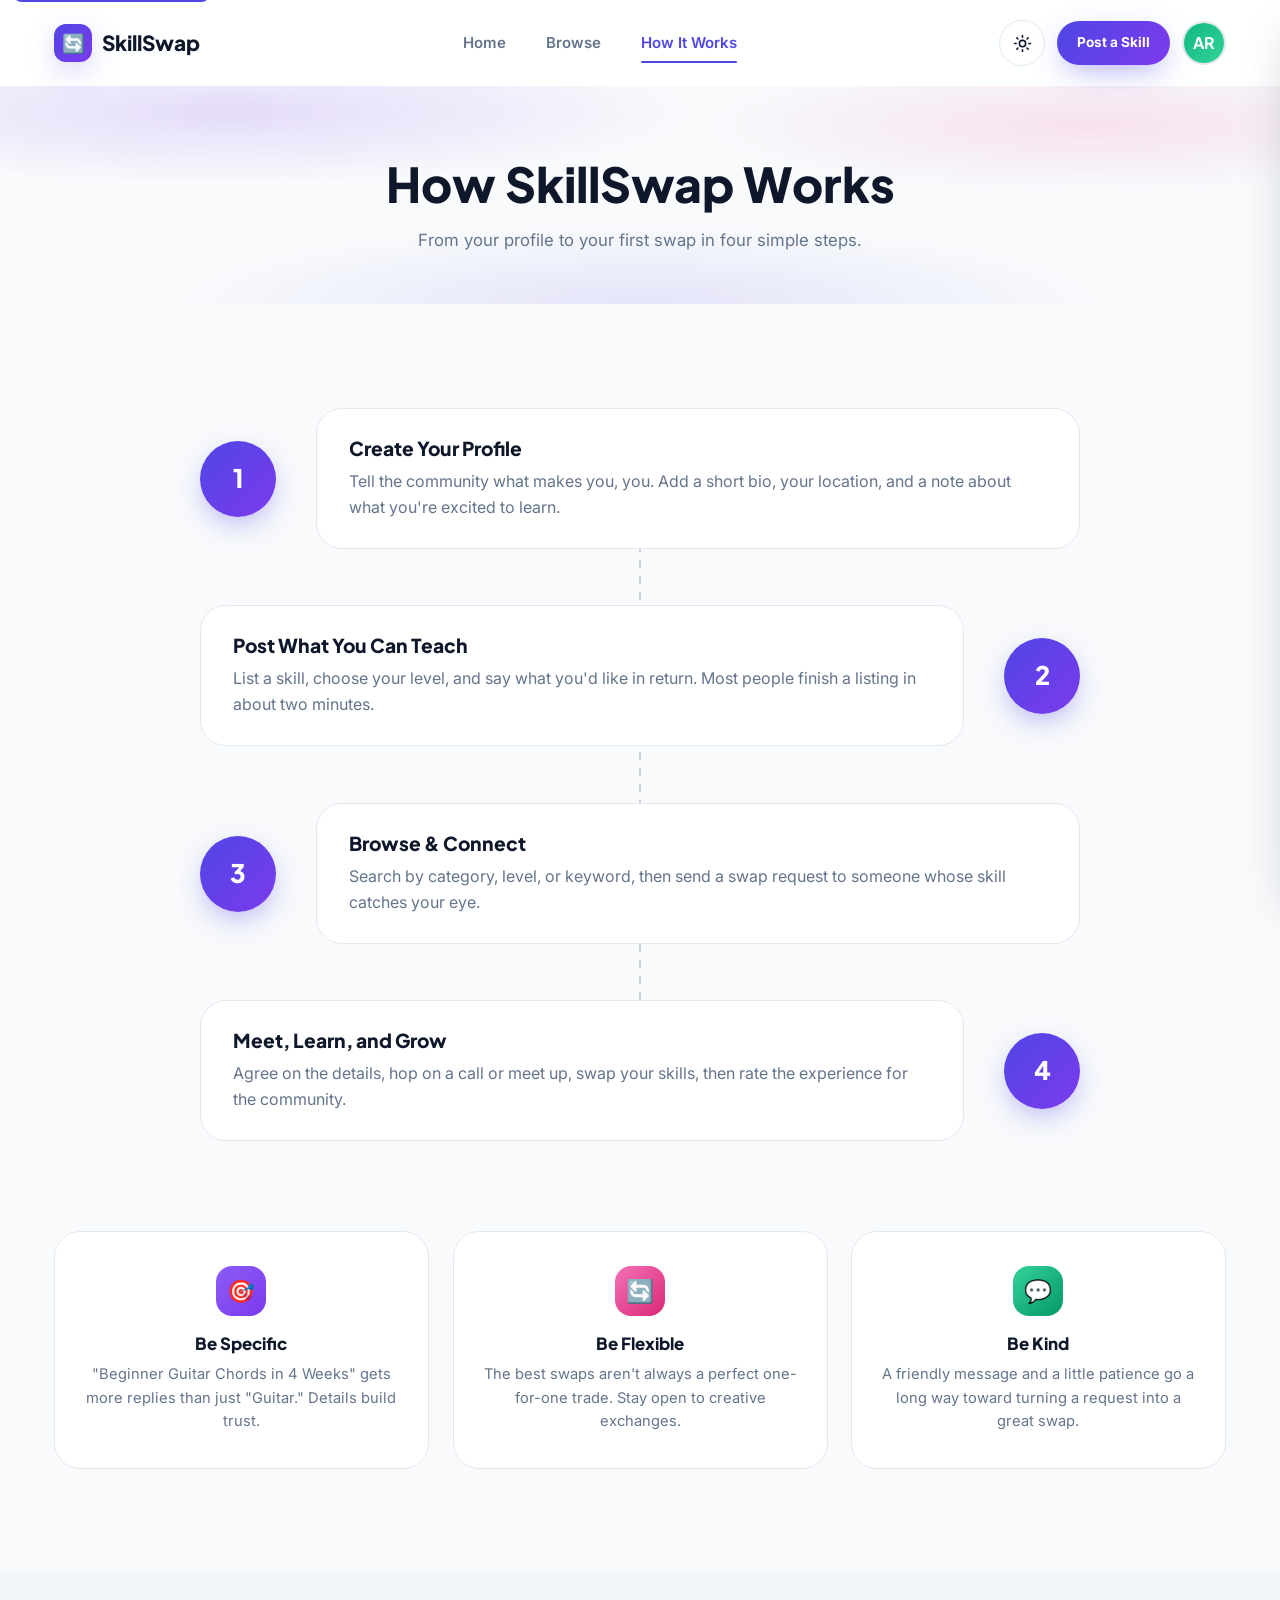
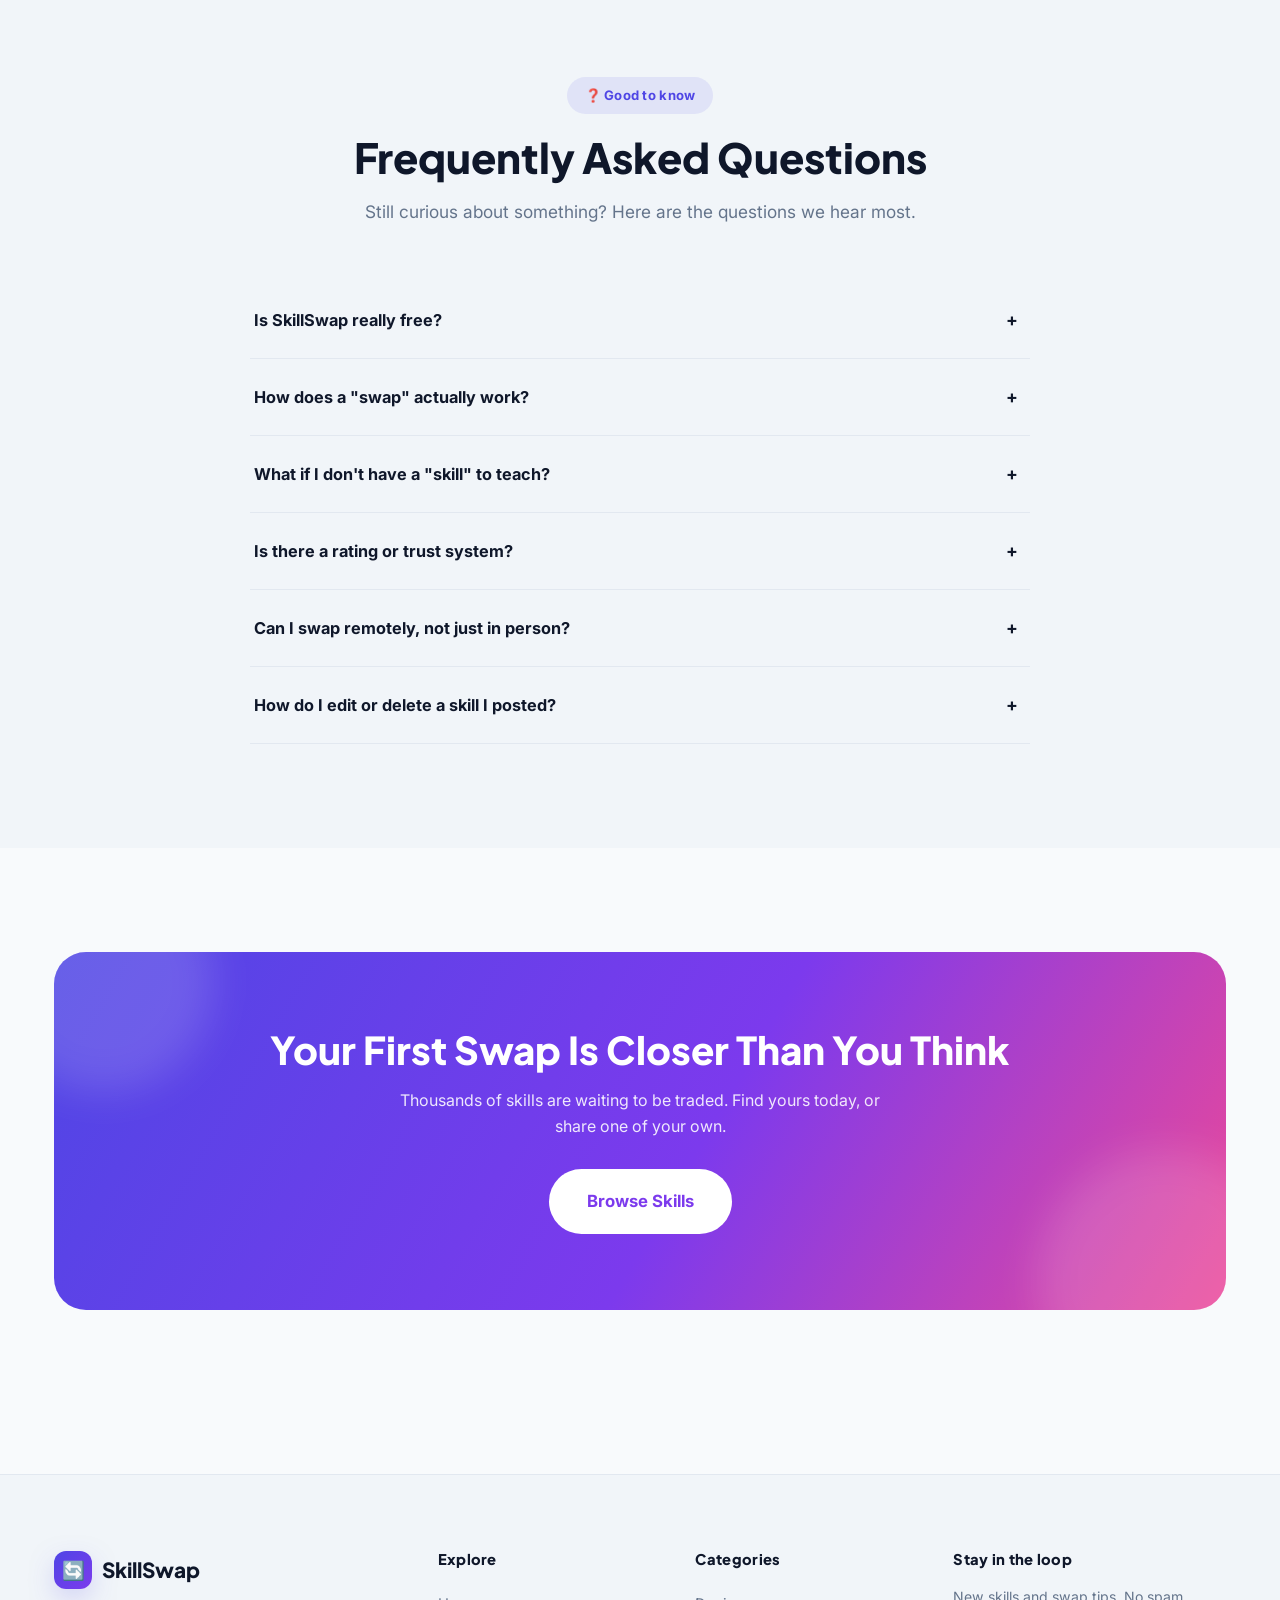
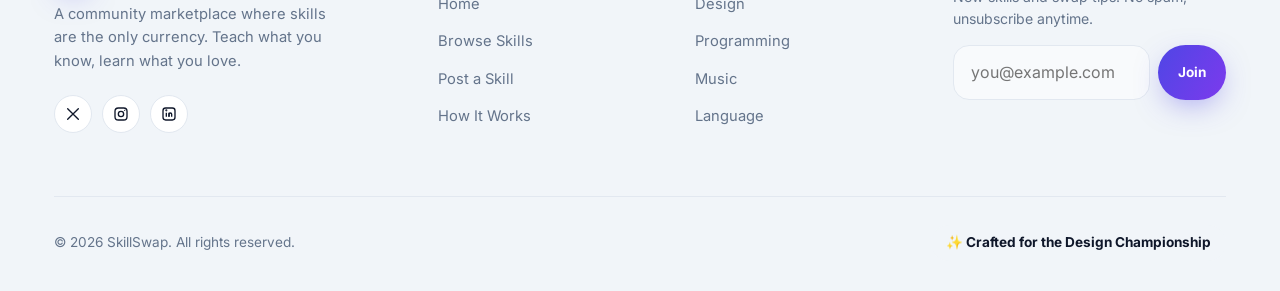
==== how-it-works.html @ 1da4742b "Add complete SkillSwap website with all pages and assets Co-Authored-By: Claude Sonnet 5 <noreply@an" ====
<!doctype html>
<html lang="en">
<head>
  <meta charset="UTF-8">
  <meta name="viewport" content="width=device-width, initial-scale=1.0">
  <title>How It Works | SkillSwap</title>
  <meta name="description" content="From creating your profile to completing your first swap: here's exactly how SkillSwap works, plus answers to common questions.">
  <meta name="theme-color" content="#4f46e5">
  <link rel="icon" href="data:image/svg+xml,<svg xmlns='http://www.w3.org/2000/svg' viewBox='0 0 100 100'><text y='.9em' font-size='90'>🤝</text></svg>">
  <link rel="stylesheet" href="css/styles.css">
</head>
<body>
  <a class="skip-link" href="#main">Skip to main content</a>

  <header class="site-header">
    <div class="container header-inner">
      <a href="index.html" class="logo"><span class="logo-mark">🔄</span> SkillSwap</a>
      <nav class="nav-links" aria-label="Primary">
        <a href="index.html" class="nav-link">Home</a>
        <a href="browse.html" class="nav-link">Browse</a>
        <a href="how-it-works.html" class="nav-link">How It Works</a>
      </nav>
      <div class="header-actions">
        <button type="button" class="btn-icon theme-toggle" aria-label="Toggle dark mode" aria-pressed="false">
          <svg class="icon-sun" width="19" height="19" viewBox="0 0 24 24" fill="none" stroke="currentColor" stroke-width="2" stroke-linecap="round"><circle cx="12" cy="12" r="4"/><path d="M12 2v2M12 20v2M4.9 4.9l1.4 1.4M17.7 17.7l1.4 1.4M2 12h2M20 12h2M4.9 19.1l1.4-1.4M17.7 6.3l1.4-1.4"/></svg>
          <svg class="icon-moon" width="19" height="19" viewBox="0 0 24 24" fill="none" stroke="currentColor" stroke-width="2" stroke-linecap="round" stroke-linejoin="round"><path d="M21 12.8A9 9 0 1111.2 3a7 7 0 009.8 9.8z"/></svg>
        </button>
        <a href="post-skill.html" class="btn btn-primary btn-sm nav-cta">Post a Skill</a>
        <a href="profile.html" class="profile-link" aria-label="Your profile"><span class="avatar avatar-c2">AR</span></a>
        <button type="button" class="nav-toggle" aria-label="Open menu" aria-expanded="false"><span></span><span></span><span></span></button>
      </div>
    </div>
  </header>
  <div class="panel-backdrop"></div>
  <nav id="mobile-panel" aria-label="Mobile">
    <a href="index.html" class="mobile-link">Home</a>
    <a href="browse.html" class="mobile-link">Browse Skills</a>
    <a href="post-skill.html" class="mobile-link">Post a Skill</a>
    <a href="how-it-works.html" class="mobile-link">How It Works</a>
    <a href="profile.html" class="mobile-link">Profile</a>
    <a href="post-skill.html" class="btn btn-primary btn-block mobile-cta">Post a Skill</a>
  </nav>

  <main id="main">
    <section class="page-header">
      <div class="container">
        <h1 data-reveal>How SkillSwap Works</h1>
        <p data-reveal>From your profile to your first swap in four simple steps.</p>
      </div>
    </section>

    <section class="section">
      <div class="container">
        <div class="steps-timeline">
          <div class="step-item" data-reveal="left">
            <div class="step-number">1</div>
            <div class="step-card">
              <h3>Create Your Profile</h3>
              <p>Tell the community what makes you, you. Add a short bio, your location, and a note about what you're excited to learn.</p>
            </div>
          </div>
          <div class="step-item" data-reveal="right">
            <div class="step-number">2</div>
            <div class="step-card">
              <h3>Post What You Can Teach</h3>
              <p>List a skill, choose your level, and say what you'd like in return. Most people finish a listing in about two minutes.</p>
            </div>
          </div>
          <div class="step-item" data-reveal="left">
            <div class="step-number">3</div>
            <div class="step-card">
              <h3>Browse & Connect</h3>
              <p>Search by category, level, or keyword, then send a swap request to someone whose skill catches your eye.</p>
            </div>
          </div>
          <div class="step-item" data-reveal="right">
            <div class="step-number">4</div>
            <div class="step-card">
              <h3>Meet, Learn, and Grow</h3>
              <p>Agree on the details, hop on a call or meet up, swap your skills, then rate the experience for the community.</p>
            </div>
          </div>
        </div>

        <div class="tips-grid">
          <div class="tip-card" data-reveal>
            <span class="cat-icon cat-icon-violet">🎯</span>
            <h3>Be Specific</h3>
            <p>"Beginner Guitar Chords in 4 Weeks" gets more replies than just "Guitar." Details build trust.</p>
          </div>
          <div class="tip-card" data-reveal>
            <span class="cat-icon cat-icon-pink">🔄</span>
            <h3>Be Flexible</h3>
            <p>The best swaps aren't always a perfect one-for-one trade. Stay open to creative exchanges.</p>
          </div>
          <div class="tip-card" data-reveal>
            <span class="cat-icon cat-icon-emerald">💬</span>
            <h3>Be Kind</h3>
            <p>A friendly message and a little patience go a long way toward turning a request into a great swap.</p>
          </div>
        </div>
      </div>
    </section>

    <section class="section section-alt">
      <div class="container">
        <div class="section-head" data-reveal>
          <span class="eyebrow">❓ Good to know</span>
          <h2>Frequently Asked Questions</h2>
          <p>Still curious about something? Here are the questions we hear most.</p>
        </div>
        <div class="accordion" data-reveal>
          <div class="accordion-item">
            <button type="button" class="accordion-header" aria-expanded="false">
              Is SkillSwap really free?
              <span class="accordion-icon">+</span>
            </button>
            <div class="accordion-panel"><div class="accordion-panel-inner">Yes. No money ever changes hands on SkillSwap. The entire idea is that your time and knowledge are the currency, so every trade is skill-for-skill.</div></div>
          </div>
          <div class="accordion-item">
            <button type="button" class="accordion-header" aria-expanded="false">
              How does a "swap" actually work?
              <span class="accordion-icon">+</span>
            </button>
            <div class="accordion-panel"><div class="accordion-panel-inner">You find a skill you want, send a request, and the two of you agree on details like timing, format, and how many sessions feels fair. Then you simply meet, teach, and learn.</div></div>
          </div>
          <div class="accordion-item">
            <button type="button" class="accordion-header" aria-expanded="false">
              What if I don't have a "skill" to teach?
              <span class="accordion-icon">+</span>
            </button>
            <div class="accordion-panel"><div class="accordion-panel-inner">You almost certainly do. Everyday abilities like organizing a budget, editing a resume, or even meal-prepping are valuable to someone else. You can also browse first and post later.</div></div>
          </div>
          <div class="accordion-item">
            <button type="button" class="accordion-header" aria-expanded="false">
              Is there a rating or trust system?
              <span class="accordion-icon">+</span>
            </button>
            <div class="accordion-panel"><div class="accordion-panel-inner">Every listing shows a rating built from past swaps, so you can see how reliable and helpful someone has been before you reach out.</div></div>
          </div>
          <div class="accordion-item">
            <button type="button" class="accordion-header" aria-expanded="false">
              Can I swap remotely, not just in person?
              <span class="accordion-icon">+</span>
            </button>
            <div class="accordion-panel"><div class="accordion-panel-inner">Definitely. Many skills, like languages, code, music theory, or design feedback, work great over a video call. In-person is only needed for hands-on skills.</div></div>
          </div>
          <div class="accordion-item">
            <button type="button" class="accordion-header" aria-expanded="false">
              How do I edit or delete a skill I posted?
              <span class="accordion-icon">+</span>
            </button>
            <div class="accordion-panel"><div class="accordion-panel-inner">Head to your Profile page and open the "My Skills" tab. Anything you've posted can be removed from there at any time.</div></div>
          </div>
        </div>
      </div>
    </section>

    <section class="section">
      <div class="container">
        <div class="cta-banner" data-reveal="scale">
          <h2>Your First Swap Is Closer Than You Think</h2>
          <p>Thousands of skills are waiting to be traded. Find yours today, or share one of your own.</p>
          <a href="browse.html" class="btn btn-white btn-lg">Browse Skills</a>
        </div>
      </div>
    </section>
  </main>

  <footer class="site-footer">
    <div class="container">
      <div class="footer-grid">
        <div class="footer-brand">
          <a href="index.html" class="logo"><span class="logo-mark">🔄</span> SkillSwap</a>
          <p>A community marketplace where skills are the only currency. Teach what you know, learn what you love.</p>
          <div class="footer-social">
            <a href="#" class="btn-icon btn-sm" aria-label="Twitter"><svg width="16" height="16" viewBox="0 0 24 24" fill="none" stroke="currentColor" stroke-width="2" stroke-linecap="round"><path d="M4 4l16 16M20 4L4 20"/></svg></a>
            <a href="#" class="btn-icon btn-sm" aria-label="Instagram"><svg width="16" height="16" viewBox="0 0 24 24" fill="none" stroke="currentColor" stroke-width="2"><rect x="3" y="3" width="18" height="18" rx="5"/><circle cx="12" cy="12" r="4"/><circle cx="17.5" cy="6.5" r="1" fill="currentColor" stroke="none"/></svg></a>
            <a href="#" class="btn-icon btn-sm" aria-label="LinkedIn"><svg width="16" height="16" viewBox="0 0 24 24" fill="none" stroke="currentColor" stroke-width="2"><rect x="3" y="3" width="18" height="18" rx="4"/><line x1="8" y1="10" x2="8" y2="16"/><circle cx="8" cy="6.5" r=".6" fill="currentColor"/><path d="M12 16v-3.5a2 2 0 0 1 4 0V16"/><line x1="12" y1="10" x2="12" y2="16"/></svg></a>
          </div>
        </div>
        <div class="footer-col">
          <h4>Explore</h4>
          <ul>
            <li><a href="index.html">Home</a></li>
            <li><a href="browse.html">Browse Skills</a></li>
            <li><a href="post-skill.html">Post a Skill</a></li>
            <li><a href="how-it-works.html">How It Works</a></li>
          </ul>
        </div>
        <div class="footer-col">
          <h4>Categories</h4>
          <ul>
            <li><a href="browse.html?category=design">Design</a></li>
            <li><a href="browse.html?category=programming">Programming</a></li>
            <li><a href="browse.html?category=music">Music</a></li>
            <li><a href="browse.html?category=language">Language</a></li>
          </ul>
        </div>
        <div class="footer-col">
          <h4>Stay in the loop</h4>
          <p style="color:var(--text-muted);font-size:.88rem;margin-bottom:14px">New skills and swap tips. No spam, unsubscribe anytime.</p>
          <form class="footer-newsletter">
            <label for="newsletter-email" class="sr-only">Email address</label>
            <input type="email" id="newsletter-email" placeholder="you@example.com" required>
            <button type="submit" class="btn btn-primary btn-sm">Join</button>
          </form>
        </div>
      </div>
      <div class="footer-bottom">
        <span>© <span data-year></span> SkillSwap. All rights reserved.</span>
        <span class="made-for-badge">✨ Crafted for the Design Championship</span>
      </div>
    </div>
  </footer>

  <script src="js/app.js"></script>
</body>
</html>
---- css/styles.css ----
/* =========================================================
   SkillSwap — Design System & Styles
   HTML/CSS/vanilla JS only. No frameworks.
   ========================================================= */

@import url('https://fonts.googleapis.com/css2?family=Inter:wght@400;500;600;700&family=Plus+Jakarta+Sans:wght@500;600;700;800&display=swap');

/* -----------------------------
   1. Tokens
------------------------------*/
:root{
  --primary:#4f46e5;
  --primary-2:#7c3aed;
  --primary-3:#ec4899;
  --primary-rgb:79,70,229;
  --success:#10b981;
  --warning:#f59e0b;
  --danger:#ef4444;
  --danger-rgb:239,68,68;

  --bg:#f8fafc;
  --surface:#ffffff;
  --bg-subtle:#f1f5f9;
  --border:#e2e8f0;
  --border-strong:#cbd5e1;
  --text:#0f172a;
  --text-muted:#64748b;
  --footer-bg:#f1f5f9;

  --hero-bg:radial-gradient(60% 55% at 18% 12%,rgba(124,58,237,.16),transparent 60%),
            radial-gradient(50% 50% at 85% 18%,rgba(236,72,153,.14),transparent 60%),
            radial-gradient(60% 60% at 50% 100%,rgba(79,70,229,.12),transparent 60%),
            var(--bg);

  --shadow-sm:0 1px 2px rgba(15,23,42,.06);
  --shadow-md:0 8px 24px -8px rgba(15,23,42,.16);
  --shadow-lg:0 20px 48px -14px rgba(15,23,42,.22);
  --shadow-glow:0 10px 30px -8px rgba(79,70,229,.5);

  --radius-sm:10px;
  --radius-md:16px;
  --radius-lg:26px;
  --radius-full:999px;

  --ease:cubic-bezier(.4,0,.2,1);
  --font-heading:'Plus Jakarta Sans',Inter,system-ui,-apple-system,sans-serif;
  --font-body:'Inter',system-ui,-apple-system,sans-serif;
}

:root:not([data-theme="light"]){
  @media (prefers-color-scheme: dark){
    --bg:#0a0e1a; --surface:#121830; --bg-subtle:#171f3a; --border:#232b4a; --border-strong:#303a63;
    --text:#eef1fb; --text-muted:#98a2c7; --footer-bg:#080b16;
    --hero-bg:radial-gradient(60% 55% at 18% 12%,rgba(124,58,237,.35),transparent 60%),
              radial-gradient(50% 50% at 85% 18%,rgba(236,72,153,.22),transparent 60%),
              radial-gradient(60% 60% at 50% 100%,rgba(79,70,229,.28),transparent 60%),
              var(--bg);
    --shadow-sm:0 1px 2px rgba(0,0,0,.4); --shadow-md:0 8px 24px -8px rgba(0,0,0,.55);
    --shadow-lg:0 24px 56px -16px rgba(0,0,0,.65); --shadow-glow:0 10px 34px -8px rgba(124,58,237,.6);
  }
}
:root[data-theme="dark"]{
  --bg:#0a0e1a; --surface:#121830; --bg-subtle:#171f3a; --border:#232b4a; --border-strong:#303a63;
  --text:#eef1fb; --text-muted:#98a2c7; --footer-bg:#080b16;
  --hero-bg:radial-gradient(60% 55% at 18% 12%,rgba(124,58,237,.35),transparent 60%),
            radial-gradient(50% 50% at 85% 18%,rgba(236,72,153,.22),transparent 60%),
            radial-gradient(60% 60% at 50% 100%,rgba(79,70,229,.28),transparent 60%),
            var(--bg);
  --shadow-sm:0 1px 2px rgba(0,0,0,.4); --shadow-md:0 8px 24px -8px rgba(0,0,0,.55);
  --shadow-lg:0 24px 56px -16px rgba(0,0,0,.65); --shadow-glow:0 10px 34px -8px rgba(124,58,237,.6);
}

/* -----------------------------
   2. Reset & base
------------------------------*/
*,*::before,*::after{box-sizing:border-box;margin:0;padding:0}
html{scroll-behavior:smooth;-webkit-text-size-adjust:100%}
body{
  background:var(--bg);color:var(--text);font-family:var(--font-body);
  line-height:1.6;font-size:16px;overflow-x:hidden;transition:background .35s var(--ease),color .35s var(--ease);
}
body.no-scroll{overflow:hidden}
img,svg{display:block;max-width:100%}
button,input,select,textarea{font:inherit;color:inherit}
button{cursor:pointer;background:none;border:none}
a{color:inherit;text-decoration:none}
ul{list-style:none}
h1,h2,h3,h4{font-family:var(--font-heading);line-height:1.15;font-weight:800}
::selection{background:var(--primary);color:#fff}
::-webkit-scrollbar{width:10px;height:10px}
::-webkit-scrollbar-track{background:var(--bg-subtle)}
::-webkit-scrollbar-thumb{background:var(--border-strong);border-radius:999px}
::-webkit-scrollbar-thumb:hover{background:var(--primary-2)}
:focus-visible{outline:2px solid var(--primary);outline-offset:3px;border-radius:4px}
:focus:not(:focus-visible){outline:none}

.skip-link{
  position:absolute;top:-48px;left:12px;background:var(--primary);color:#fff;padding:12px 20px;
  border-radius:var(--radius-sm);z-index:1000;transition:top .25s var(--ease);font-weight:700;
}
.skip-link:focus{top:12px}
.sr-only{position:absolute;width:1px;height:1px;overflow:hidden;clip:rect(0,0,0,0);white-space:nowrap}

/* -----------------------------
   3. Layout utilities
------------------------------*/
.container{max-width:1220px;margin:0 auto;padding:0 24px}
main{display:block}
.section{padding:104px 0}
.section-sm{padding:64px 0}
.section-alt{background:var(--bg-subtle)}
.section-head{max-width:640px;margin:0 auto 56px;text-align:center}
.section-head.left{margin:0 0 48px;text-align:left}
.section-head h2{font-size:clamp(1.8rem,3.4vw,2.6rem);margin-bottom:16px}
.section-head p{color:var(--text-muted);font-size:1.08rem}
.eyebrow{
  display:inline-flex;align-items:center;gap:8px;padding:8px 18px;border-radius:var(--radius-full);
  background:rgba(var(--primary-rgb),.1);color:var(--primary);font-weight:700;font-size:.82rem;
  letter-spacing:.02em;margin-bottom:20px;
}
.text-gradient{
  background:linear-gradient(100deg,var(--primary-2),var(--primary),var(--primary-3));
  -webkit-background-clip:text;background-clip:text;color:transparent;
}
.stagger>*:nth-child(1){transition-delay:.04s}
.stagger>*:nth-child(2){transition-delay:.1s}
.stagger>*:nth-child(3){transition-delay:.16s}
.stagger>*:nth-child(4){transition-delay:.22s}
.stagger>*:nth-child(5){transition-delay:.28s}
.stagger>*:nth-child(6){transition-delay:.34s}
.stagger>*:nth-child(7){transition-delay:.4s}
.stagger>*:nth-child(8){transition-delay:.46s}
.stagger>*:nth-child(n+9){transition-delay:.5s}

[data-reveal]{opacity:0;transform:translateY(30px);transition:opacity .7s var(--ease),transform .7s var(--ease);will-change:transform,opacity}
[data-reveal].is-visible{opacity:1;transform:none}
[data-reveal="fade"]{transform:none}
[data-reveal="left"]{transform:translateX(-40px)}
[data-reveal="left"].is-visible{transform:none}
[data-reveal="right"]{transform:translateX(40px)}
[data-reveal="right"].is-visible{transform:none}
[data-reveal="scale"]{transform:scale(.9)}
[data-reveal="scale"].is-visible{transform:none}

/* -----------------------------
   4. Buttons
------------------------------*/
.btn{
  position:relative;overflow:hidden;display:inline-flex;align-items:center;justify-content:center;gap:8px;
  padding:15px 30px;border-radius:var(--radius-full);font-weight:700;font-size:.95rem;white-space:nowrap;
  transition:transform .25s var(--ease),box-shadow .25s var(--ease),background .25s var(--ease),color .25s var(--ease),border-color .25s var(--ease);
}
.btn:active{transform:scale(.97)}
.btn-primary{background:linear-gradient(120deg,var(--primary),var(--primary-2));color:#fff;box-shadow:var(--shadow-glow)}
.btn-primary:hover{transform:translateY(-3px);box-shadow:0 16px 36px -8px rgba(var(--primary-rgb),.55)}
.btn-outline{background:transparent;border:2px solid var(--border-strong);color:var(--text)}
.btn-outline:hover{border-color:var(--primary);color:var(--primary);transform:translateY(-3px)}
.btn-ghost{background:transparent;color:var(--text-muted)}
.btn-ghost:hover{color:var(--text);background:var(--bg-subtle)}
.btn-white{background:#fff;color:var(--primary-2)}
.btn-white:hover{transform:translateY(-3px);box-shadow:0 14px 30px -10px rgba(0,0,0,.35)}
.btn-danger-outline{background:transparent;border:2px solid rgba(var(--danger-rgb),.35);color:var(--danger)}
.btn-danger-outline:hover{background:rgba(var(--danger-rgb),.08)}
.btn-lg{padding:19px 38px;font-size:1.05rem}
.btn-sm{padding:11px 20px;font-size:.85rem}
.btn-block{width:100%}
.btn[disabled]{opacity:.55;cursor:not-allowed;transform:none!important}
.btn-icon{width:46px;height:46px;padding:0;border-radius:50%;display:grid;place-items:center;background:var(--surface);border:1.5px solid var(--border);color:var(--text);flex-shrink:0}
.btn-icon:hover{border-color:var(--primary);color:var(--primary);transform:translateY(-2px)}
.btn-icon.btn-sm{width:38px;height:38px}
.ripple{position:absolute;border-radius:50%;transform:scale(0);animation:rippleAnim .6s ease-out;pointer-events:none;background:rgba(255,255,255,.55)}
.btn-outline .ripple,.btn-ghost .ripple,.btn-icon .ripple{background:rgba(var(--primary-rgb),.18)}
@keyframes rippleAnim{to{transform:scale(2.6);opacity:0}}

/* -----------------------------
   5. Chips / badges / avatars
------------------------------*/
.chip{display:inline-flex;align-items:center;gap:6px;padding:6px 13px;border-radius:var(--radius-full);font-size:.76rem;font-weight:700}
.chip-violet{background:rgba(124,58,237,.13);color:#7c3aed}
.chip-blue{background:rgba(37,99,235,.13);color:#2563eb}
.chip-pink{background:rgba(219,39,119,.13);color:#db2777}
.chip-emerald{background:rgba(5,150,105,.13);color:#059669}
.chip-amber{background:rgba(217,119,6,.14);color:#b45309}
.chip-cyan{background:rgba(8,145,178,.13);color:#0891b2}
.chip-red{background:rgba(220,38,38,.13);color:#dc2626}
.chip-indigo{background:rgba(79,70,229,.13);color:#4f46e5}

.cat-icon{width:50px;height:50px;border-radius:16px;display:grid;place-items:center;font-size:1.4rem;flex-shrink:0;color:#fff}
.cat-icon-violet{background:linear-gradient(135deg,#8b5cf6,#7c3aed)}
.cat-icon-blue{background:linear-gradient(135deg,#60a5fa,#2563eb)}
.cat-icon-pink{background:linear-gradient(135deg,#f472b6,#db2777)}
.cat-icon-emerald{background:linear-gradient(135deg,#34d399,#059669)}
.cat-icon-amber{background:linear-gradient(135deg,#fbbf24,#d97706)}
.cat-icon-cyan{background:linear-gradient(135deg,#22d3ee,#0891b2)}
.cat-icon-red{background:linear-gradient(135deg,#f87171,#dc2626)}
.cat-icon-indigo{background:linear-gradient(135deg,#818cf8,#4f46e5)}

.badge{display:inline-block;padding:5px 12px;border-radius:var(--radius-full);font-size:.7rem;font-weight:800;text-transform:uppercase;letter-spacing:.04em}
.lvl-beginner{background:rgba(16,185,129,.14);color:#059669}
.lvl-intermediate{background:rgba(245,158,11,.16);color:#b45309}
.lvl-expert{background:rgba(79,70,229,.15);color:#4338ca}
:root[data-theme="dark"] .lvl-beginner{color:#34d399}
:root[data-theme="dark"] .lvl-intermediate{color:#fbbf24}
:root[data-theme="dark"] .lvl-expert{color:#a5b4fc}

.avatar{border-radius:50%;display:grid;place-items:center;font-family:var(--font-heading);font-weight:700;color:#fff;flex-shrink:0;line-height:1}
.avatar-sm{width:32px;height:32px;font-size:.72rem}
.avatar-md{width:46px;height:46px;font-size:.95rem}
.avatar-xl{width:96px;height:96px;font-size:2rem;box-shadow:var(--shadow-lg)}
.avatar-c0{background:linear-gradient(135deg,#6366f1,#8b5cf6)}
.avatar-c1{background:linear-gradient(135deg,#ec4899,#f472b6)}
.avatar-c2{background:linear-gradient(135deg,#10b981,#34d399)}
.avatar-c3{background:linear-gradient(135deg,#f59e0b,#fbbf24)}
.avatar-c4{background:linear-gradient(135deg,#06b6d4,#22d3ee)}
.avatar-c5{background:linear-gradient(135deg,#ef4444,#f87171)}
.avatar-c6{background:linear-gradient(135deg,#3b82f6,#60a5fa)}
.avatar-c7{background:linear-gradient(135deg,#a855f7,#c084fc)}

/* -----------------------------
   6. Header / Nav
------------------------------*/
.site-header{
  position:sticky;top:0;z-index:200;padding:20px 0;background:rgba(var(--primary-rgb),0);
  backdrop-filter:blur(0px);transition:all .35s var(--ease);
}
.site-header::before{
  content:'';position:absolute;inset:0;background:var(--surface);opacity:.85;backdrop-filter:blur(14px);
  z-index:-1;transition:opacity .35s var(--ease),box-shadow .35s var(--ease);border-bottom:1px solid transparent;
}
.site-header.scrolled::before{opacity:.96;box-shadow:var(--shadow-sm);border-bottom-color:var(--border)}
.header-inner{display:flex;align-items:center;justify-content:space-between;gap:20px}
.logo{display:flex;align-items:center;gap:10px;font-family:var(--font-heading);font-weight:800;font-size:1.3rem}
.logo-mark{width:38px;height:38px;border-radius:12px;background:linear-gradient(135deg,var(--primary),var(--primary-2));display:grid;place-items:center;font-size:1.15rem;box-shadow:var(--shadow-glow)}
.nav-links{display:flex;align-items:center;gap:8px}
.nav-link{position:relative;padding:10px 16px;font-weight:600;font-size:.94rem;color:var(--text-muted);border-radius:var(--radius-full);transition:color .25s}
.nav-link:hover{color:var(--text)}
.nav-link.active{color:var(--primary)}
.nav-link.active::after{content:'';position:absolute;left:16px;right:16px;bottom:2px;height:2px;background:var(--primary);border-radius:2px}
.header-actions{display:flex;align-items:center;gap:12px}
.profile-link{width:44px;height:44px;border-radius:50%;overflow:hidden;border:2px solid var(--border);transition:border-color .25s,transform .25s}
.profile-link:hover{border-color:var(--primary);transform:translateY(-2px)}
.profile-link .avatar{width:100%;height:100%;border-radius:0}

.theme-toggle .icon-sun,.theme-toggle .icon-moon{transition:transform .4s var(--ease),opacity .3s}
.theme-toggle .icon-moon{display:none}
:root[data-theme="dark"] .theme-toggle .icon-sun{display:none}
:root[data-theme="dark"] .theme-toggle .icon-moon{display:block}

.nav-toggle{display:none;width:44px;height:44px;border-radius:12px;border:1.5px solid var(--border);position:relative;flex-shrink:0}
.nav-toggle span{position:absolute;left:12px;right:12px;height:2px;background:var(--text);border-radius:2px;transition:all .3s var(--ease)}
.nav-toggle span:nth-child(1){top:16px}
.nav-toggle span:nth-child(2){top:22px}
.nav-toggle span:nth-child(3){top:28px}
.nav-toggle.is-active span:nth-child(1){transform:translateY(6px) rotate(45deg)}
.nav-toggle.is-active span:nth-child(2){opacity:0}
.nav-toggle.is-active span:nth-child(3){transform:translateY(-6px) rotate(-45deg)}

#mobile-panel{
  position:fixed;top:0;right:0;bottom:0;width:min(340px,86vw);background:var(--surface);z-index:250;
  box-shadow:var(--shadow-lg);padding:100px 32px 40px;transform:translateX(100%);transition:transform .4s var(--ease);
  display:flex;flex-direction:column;gap:6px;overflow-y:auto;
}
#mobile-panel.open{transform:none}
.mobile-link{display:block;padding:16px 4px;font-weight:700;font-size:1.1rem;border-bottom:1px solid var(--border);color:var(--text)}
.mobile-link.active{color:var(--primary)}
.mobile-cta{margin-top:24px}
.panel-backdrop{position:fixed;inset:0;background:rgba(10,14,26,.5);backdrop-filter:blur(2px);z-index:240;opacity:0;pointer-events:none;transition:opacity .35s}
.panel-backdrop.open{opacity:1;pointer-events:auto}

/* -----------------------------
   7. Hero
------------------------------*/
.hero{position:relative;overflow:hidden;padding:150px 0 110px;background:var(--hero-bg)}
.hero-blobs{position:absolute;inset:0;overflow:hidden;z-index:0;pointer-events:none}
.blob{position:absolute;border-radius:50%;filter:blur(60px);opacity:.55;animation:floatBlob 20s ease-in-out infinite alternate}
.blob-1{width:420px;height:420px;top:-120px;left:-80px;background:radial-gradient(circle,rgba(124,58,237,.55),transparent 70%);animation-duration:22s}
.blob-2{width:380px;height:380px;top:60px;right:-100px;background:radial-gradient(circle,rgba(236,72,153,.45),transparent 70%);animation-duration:26s;animation-delay:-4s}
.blob-3{width:360px;height:360px;bottom:-140px;left:38%;background:radial-gradient(circle,rgba(79,70,229,.4),transparent 70%);animation-duration:19s;animation-delay:-9s}
@keyframes floatBlob{0%{transform:translate(0,0) scale(1)}50%{transform:translate(30px,-36px) scale(1.08)}100%{transform:translate(-24px,26px) scale(.95)}}

.hero-inner{position:relative;z-index:1;max-width:800px;margin:0 auto;text-align:center}
.hero h1{font-size:clamp(2.3rem,5.4vw,4rem);letter-spacing:-.02em}
.hero-sub{margin:24px auto 0;max-width:600px;color:var(--text-muted);font-size:1.15rem}
.hero-search{display:flex;align-items:center;gap:10px;max-width:560px;margin:36px auto 0;background:var(--surface);border:1.5px solid var(--border);border-radius:var(--radius-full);padding:8px 8px 8px 22px;box-shadow:var(--shadow-lg)}
.hero-search input{flex:1;border:none;outline:none;background:transparent;font-size:1rem}
.hero-search-icon{color:var(--text-muted);flex-shrink:0}
.hero-cta{display:flex;justify-content:center;gap:16px;flex-wrap:wrap;margin-top:34px}
.hero-stats{display:grid;grid-template-columns:repeat(4,1fr);gap:20px;max-width:920px;margin:88px auto 0}
.stat-item{text-align:center}
.stat-num{display:block;font-family:var(--font-heading);font-size:clamp(1.6rem,3vw,2.5rem);font-weight:800;background:linear-gradient(120deg,var(--primary),var(--primary-2));-webkit-background-clip:text;background-clip:text;color:transparent}
.stat-label{display:block;margin-top:6px;font-size:.82rem;color:var(--text-muted);text-transform:uppercase;letter-spacing:.05em;font-weight:600}
.scroll-cue{position:absolute;left:50%;bottom:28px;transform:translateX(-50%);color:var(--text-muted);animation:bounceDown 2.2s ease-in-out infinite;z-index:1}
@keyframes bounceDown{0%,100%{transform:translate(-50%,0)}50%{transform:translate(-50%,10px)}}

/* -----------------------------
   8. Category grid (home)
------------------------------*/
.category-grid{display:grid;grid-template-columns:repeat(auto-fill,minmax(150px,1fr));gap:16px}
.category-chip{display:flex;flex-direction:column;align-items:center;gap:12px;padding:28px 14px;background:var(--surface);border:1.5px solid var(--border);border-radius:var(--radius-lg);text-align:center;font-weight:700;font-size:.92rem;transition:transform .3s var(--ease),box-shadow .3s var(--ease),border-color .3s var(--ease)}
.category-chip:hover{transform:translateY(-6px);box-shadow:var(--shadow-md);border-color:transparent}

/* -----------------------------
   9. Skill cards & grid
------------------------------*/
.skills-grid{display:grid;grid-template-columns:repeat(auto-fill,minmax(300px,1fr));gap:26px}
.skill-card{
  position:relative;display:flex;flex-direction:column;gap:14px;background:var(--surface);
  border:1.5px solid var(--border);border-radius:var(--radius-lg);padding:28px;cursor:pointer;
  transition:transform .35s var(--ease),box-shadow .35s var(--ease),border-color .35s var(--ease);
}
.skill-card::before{content:'';position:absolute;inset:0;border-radius:inherit;padding:1.5px;background:linear-gradient(120deg,var(--primary),var(--primary-3));-webkit-mask:linear-gradient(#fff 0 0) content-box,linear-gradient(#fff 0 0);-webkit-mask-composite:xor;mask-composite:exclude;opacity:0;transition:opacity .35s}
.skill-card:hover,.skill-card:focus-visible{transform:translateY(-8px);box-shadow:var(--shadow-lg);border-color:transparent}
.skill-card:hover::before,.skill-card:focus-visible::before{opacity:1}
.skill-card-top{display:flex;align-items:flex-start;justify-content:space-between;gap:12px}
.skill-icon{width:52px;height:52px;border-radius:16px;display:grid;place-items:center;font-size:1.5rem;color:#fff;flex-shrink:0}
.skill-title{font-size:1.18rem;font-weight:700;line-height:1.32}
.skill-desc{color:var(--text-muted);font-size:.92rem;line-height:1.55;display:-webkit-box;-webkit-line-clamp:3;-webkit-box-orient:vertical;overflow:hidden}
.skill-meta{display:flex;align-items:center;gap:12px;flex-wrap:wrap}
.skill-rating{font-size:.85rem;color:#d97706;font-weight:700}
.skill-exchange{font-size:.85rem;color:var(--text-muted);background:var(--bg-subtle);padding:11px 14px;border-radius:var(--radius-md);line-height:1.5}
.skill-exchange strong{color:var(--text)}
.skill-footer{display:flex;align-items:center;gap:10px;margin-top:auto;padding-top:16px;border-top:1px solid var(--border)}
.skill-owner{font-size:.87rem;font-weight:700}
.you-tag{margin-left:auto;padding:3px 10px;border-radius:var(--radius-full);background:rgba(var(--primary-rgb),.12);color:var(--primary);font-size:.7rem;font-weight:800;text-transform:uppercase}
.card-delete{
  position:absolute;top:16px;right:16px;width:32px;height:32px;border-radius:50%;display:grid;place-items:center;
  background:rgba(var(--danger-rgb),.12);color:var(--danger);font-size:.85rem;z-index:2;transition:transform .2s,background .2s;
}
.card-delete:hover{background:rgba(var(--danger-rgb),.22);transform:scale(1.1)}

/* -----------------------------
   10. Testimonials
------------------------------*/
.testimonial-wrap{position:relative;max-width:740px;margin:0 auto;overflow:hidden;border-radius:var(--radius-lg)}
.testimonial-track{display:flex;transition:transform .55s var(--ease)}
.testimonial-card{min-width:100%;padding:52px;background:var(--surface);border:1.5px solid var(--border);border-radius:var(--radius-lg);text-align:center}
.testimonial-stars{color:#f59e0b;letter-spacing:3px;margin-bottom:20px;font-size:1.05rem}
.testimonial-quote{font-family:var(--font-heading);font-size:1.28rem;font-weight:600;line-height:1.55;color:var(--text)}
.testimonial-person{display:flex;align-items:center;justify-content:center;gap:14px;margin-top:26px}
.testimonial-name{font-weight:700;display:block}
.testimonial-role{color:var(--text-muted);font-size:.85rem}
.testimonial-controls{display:flex;align-items:center;justify-content:center;gap:22px;margin-top:30px}
.testimonial-dots{display:flex;gap:9px}
.dot{width:9px;height:9px;border-radius:50%;background:var(--border-strong);transition:all .3s var(--ease)}
.dot.active{width:26px;border-radius:6px;background:var(--primary)}

/* -----------------------------
   11. CTA banner
------------------------------*/
.cta-banner{position:relative;overflow:hidden;background:linear-gradient(120deg,var(--primary),var(--primary-2) 55%,var(--primary-3));border-radius:32px;padding:76px 40px;text-align:center;color:#fff}
.cta-banner::before,.cta-banner::after{content:'';position:absolute;border-radius:50%;background:rgba(255,255,255,.14);filter:blur(20px)}
.cta-banner::before{width:220px;height:220px;top:-80px;left:-60px}
.cta-banner::after{width:260px;height:260px;bottom:-100px;right:-70px}
.cta-banner h2{color:#fff;font-size:clamp(1.7rem,3.2vw,2.4rem);position:relative;z-index:1}
.cta-banner p{color:rgba(255,255,255,.88);margin:16px auto 30px;max-width:520px;position:relative;z-index:1}
.cta-banner .btn{position:relative;z-index:1}

/* -----------------------------
   12. Footer
------------------------------*/
.site-footer{background:var(--footer-bg);border-top:1px solid var(--border);padding:76px 0 30px;margin-top:60px}
.footer-grid{display:grid;grid-template-columns:1.6fr 1fr 1fr 1.3fr;gap:48px}
.footer-brand p{color:var(--text-muted);max-width:280px;margin-top:14px;font-size:.92rem}
.footer-social{display:flex;gap:10px;margin-top:22px}
.footer-col h4{font-size:.92rem;margin-bottom:18px;letter-spacing:.02em}
.footer-col ul li a{display:block;padding:7px 0;color:var(--text-muted);font-size:.92rem;transition:color .2s,transform .2s}
.footer-col ul li a:hover{color:var(--primary);transform:translateX(3px)}
.footer-newsletter{display:flex;gap:8px;margin-top:6px}
.footer-newsletter input{flex:1;min-width:0;padding:12px 16px;border:1.5px solid var(--border);border-radius:var(--radius-full);background:var(--surface)}
.footer-bottom{display:flex;align-items:center;justify-content:space-between;flex-wrap:wrap;gap:14px;margin-top:60px;padding-top:28px;border-top:1px solid var(--border);color:var(--text-muted);font-size:.85rem}
.made-for-badge{display:inline-flex;align-items:center;gap:7px;padding:7px 15px;border-radius:var(--radius-full);background:var(--bg-subtle);font-weight:700;color:var(--text)}

/* -----------------------------
   13. Page header (browse/post/how-it-works)
------------------------------*/
.page-header{padding:70px 0 50px;text-align:center;background:var(--hero-bg)}
.page-header h1{font-size:clamp(2rem,4vw,3rem)}
.page-header p{color:var(--text-muted);max-width:560px;margin:16px auto 0;font-size:1.05rem}

/* -----------------------------
   14. Browse toolbar & filters
------------------------------*/
.browse-toolbar{display:flex;align-items:center;gap:16px;flex-wrap:wrap;background:var(--surface);border:1.5px solid var(--border);border-radius:var(--radius-lg);padding:20px;margin-top:-58px;position:relative;z-index:2;box-shadow:var(--shadow-md)}
.search-box{flex:1;min-width:220px;display:flex;align-items:center;gap:10px;padding:13px 20px;border:1.5px solid var(--border);border-radius:var(--radius-full);background:var(--bg)}
.search-box input{flex:1;border:none;outline:none;background:transparent}
.search-box svg{color:var(--text-muted);flex-shrink:0}
.select-field{padding:13px 40px 13px 18px;border:1.5px solid var(--border);border-radius:var(--radius-full);background:var(--bg) url("data:image/svg+xml,%3Csvg xmlns='http://www.w3.org/2000/svg' viewBox='0 0 20 20' fill='none' stroke='%2364748b' stroke-width='2'%3E%3Cpath d='M5 8l5 5 5-5'/%3E%3C/svg%3E") no-repeat right 14px center;background-size:16px;appearance:none;font-weight:600;cursor:pointer}
.filter-toggle{display:none}

.filters-panel{margin-top:24px}
#category-chips{display:flex;flex-wrap:wrap;gap:10px;margin-bottom:16px}
.chip-filter{padding:11px 19px;border-radius:var(--radius-full);border:1.5px solid var(--border);background:var(--surface);font-weight:700;font-size:.87rem;transition:all .25s var(--ease)}
.chip-filter:hover{border-color:var(--primary)}
.chip-filter[aria-pressed="true"]{background:linear-gradient(120deg,var(--primary),var(--primary-2));color:#fff;border-color:transparent;box-shadow:var(--shadow-glow)}
.level-filters{display:flex;flex-wrap:wrap;gap:10px;margin-bottom:8px}
.level-filters label{display:inline-flex}
.level-filters input{position:absolute;opacity:0;width:0;height:0}
.level-filters span{padding:9px 17px;border-radius:var(--radius-full);border:1.5px solid var(--border);font-size:.85rem;font-weight:600;transition:all .25s var(--ease);display:inline-block}
.level-filters input:checked+span{background:var(--text);color:var(--surface);border-color:var(--text)}
.level-filters input:focus-visible+span{outline:2px solid var(--primary);outline-offset:2px}

.results-bar{display:flex;align-items:center;justify-content:space-between;flex-wrap:wrap;gap:12px;margin:32px 0 24px;color:var(--text-muted);font-size:.92rem}
.empty-state{text-align:center;padding:90px 20px;color:var(--text-muted)}
.empty-state .emoji{font-size:3rem;display:block;margin-bottom:18px}
.empty-state h3{color:var(--text);margin-bottom:10px}
.load-more-wrap{text-align:center;margin-top:52px}

/* -----------------------------
   15. Modal
------------------------------*/
.modal{position:fixed;inset:0;z-index:400;display:flex;align-items:center;justify-content:center;padding:24px;background:rgba(8,11,20,.6);backdrop-filter:blur(6px);opacity:0;pointer-events:none;transition:opacity .3s var(--ease)}
.modal.open{opacity:1;pointer-events:auto}
.modal-panel{background:var(--surface);border-radius:var(--radius-lg);max-width:600px;width:100%;max-height:88vh;overflow-y:auto;padding:40px;position:relative;transform:scale(.92) translateY(16px);transition:transform .4s var(--ease);box-shadow:var(--shadow-lg)}
.modal.open .modal-panel{transform:none}
.modal-close{position:absolute;top:18px;right:18px}
.modal-detail-head{display:flex;gap:16px;align-items:flex-start;margin-bottom:20px;padding-right:40px}
.modal-detail-body p{color:var(--text-muted);line-height:1.65;margin:18px 0}
.modal-detail-footer{display:flex;align-items:center;justify-content:space-between;flex-wrap:wrap;gap:16px;margin-top:28px;padding-top:24px;border-top:1px solid var(--border)}

/* -----------------------------
   16. Forms (post-skill, edit-profile)
------------------------------*/
.post-layout{display:grid;grid-template-columns:1.25fr 1fr;gap:44px;align-items:start}
.form-card{background:var(--surface);border:1.5px solid var(--border);border-radius:var(--radius-lg);padding:40px}
.form-card h2{font-size:1.3rem;margin-bottom:28px}
.form-row{display:grid;grid-template-columns:1fr 1fr;gap:20px}
.form-group{margin-bottom:22px}
.form-group label{display:block;font-weight:700;font-size:.9rem;margin-bottom:8px}
.optional-tag{color:var(--text-muted);font-weight:500;font-size:.8rem}
.form-hint{font-size:.78rem;color:var(--text-muted);margin-top:6px}
.form-error{font-size:.78rem;color:var(--danger);margin-top:6px;min-height:16px;font-weight:600}
.char-count{font-size:.76rem;color:var(--text-muted);text-align:right;margin-top:5px}

input[type="text"],input[type="email"],select,textarea{
  width:100%;padding:14px 17px;border:1.5px solid var(--border);border-radius:var(--radius-md);
  background:var(--bg);color:var(--text);transition:border-color .25s,box-shadow .25s;
}
select{background-image:url("data:image/svg+xml,%3Csvg xmlns='http://www.w3.org/2000/svg' viewBox='0 0 20 20' fill='none' stroke='%2364748b' stroke-width='2'%3E%3Cpath d='M5 8l5 5 5-5'/%3E%3C/svg%3E");background-repeat:no-repeat;background-position:right 16px center;background-size:16px;appearance:none;padding-right:44px}
textarea{resize:vertical;min-height:110px}
input:focus,select:focus,textarea:focus{border-color:var(--primary);box-shadow:0 0 0 4px rgba(var(--primary-rgb),.14);outline:none}
.has-error input,.has-error select,.has-error textarea{border-color:var(--danger)}
.has-error input:focus,.has-error select:focus,.has-error textarea:focus{box-shadow:0 0 0 4px rgba(var(--danger-rgb),.14)}
.form-card.shake{animation:shake .5s}
@keyframes shake{10%,90%{transform:translateX(-1px)}20%,80%{transform:translateX(3px)}30%,50%,70%{transform:translateX(-6px)}40%,60%{transform:translateX(6px)}}

.icon-picker{display:flex;flex-wrap:wrap;gap:10px}
.icon-opt{width:48px;height:48px;border-radius:var(--radius-md);border:1.5px solid var(--border);background:var(--bg);font-size:1.3rem;display:grid;place-items:center;transition:all .25s var(--ease)}
.icon-opt:hover{border-color:var(--primary)}
.icon-opt.selected{border-color:var(--primary);background:rgba(var(--primary-rgb),.12);transform:scale(1.08)}

.tag-input-wrap{display:flex;flex-wrap:wrap;gap:8px;padding:10px 12px;border:1.5px solid var(--border);border-radius:var(--radius-md);background:var(--bg)}
.tag-input-wrap:focus-within{border-color:var(--primary);box-shadow:0 0 0 4px rgba(var(--primary-rgb),.14)}
.tag-chip{display:inline-flex;align-items:center;gap:7px;padding:6px 12px;background:rgba(var(--primary-rgb),.12);color:var(--primary);border-radius:var(--radius-full);font-size:.82rem;font-weight:700}
.tag-chip button{color:inherit;opacity:.7;font-size:.85rem;line-height:1}
.tag-chip button:hover{opacity:1}
.tag-input-wrap input{border:none;outline:none;background:transparent;flex:1;min-width:120px;padding:6px 4px}

.form-actions{display:flex;justify-content:flex-end;gap:12px;margin-top:10px;flex-wrap:wrap}
.preview-panel{position:sticky;top:110px}
.preview-label{font-size:.82rem;font-weight:800;text-transform:uppercase;letter-spacing:.05em;color:var(--text-muted);margin-bottom:14px;display:flex;align-items:center;gap:8px}
.preview-frame{border:2px dashed var(--border-strong);border-radius:calc(var(--radius-lg) + 10px);padding:20px}
.preview-frame .skill-card{cursor:default}
.preview-frame .skill-card:hover{transform:none;box-shadow:none;border-color:var(--border)}

.success-panel{text-align:center;padding:90px 40px;background:var(--surface);border:1.5px solid var(--border);border-radius:var(--radius-lg)}
.success-icon{width:88px;height:88px;border-radius:50%;background:linear-gradient(135deg,var(--success),#34d399);display:grid;place-items:center;margin:0 auto 26px;font-size:2.2rem;color:#fff;animation:pop .5s var(--ease)}
@keyframes pop{0%{transform:scale(.6);opacity:0}60%{transform:scale(1.08);opacity:1}100%{transform:scale(1)}}
.success-panel h2{margin-bottom:12px}
.success-panel p{color:var(--text-muted);max-width:420px;margin:0 auto 30px}
.success-actions{display:flex;gap:14px;justify-content:center;flex-wrap:wrap}

/* -----------------------------
   17. How it works: timeline / tips / FAQ
------------------------------*/
.steps-timeline{position:relative;max-width:880px;margin:0 auto}
.steps-timeline::before{content:'';position:absolute;left:50%;top:8px;bottom:8px;width:2px;background:repeating-linear-gradient(to bottom,var(--border-strong) 0 8px,transparent 8px 16px);transform:translateX(-50%)}
.step-item{position:relative;display:flex;align-items:center;gap:40px;margin-bottom:56px}
.step-item:last-child{margin-bottom:0}
.step-item:nth-child(even){flex-direction:row-reverse}
.step-number{position:relative;z-index:1;flex-shrink:0;width:76px;height:76px;border-radius:50%;background:linear-gradient(135deg,var(--primary),var(--primary-2));color:#fff;font-family:var(--font-heading);font-size:1.6rem;font-weight:800;display:grid;place-items:center;box-shadow:var(--shadow-glow)}
.step-card{flex:1;background:var(--surface);border:1.5px solid var(--border);border-radius:var(--radius-lg);padding:28px 32px}
.step-card h3{font-size:1.2rem;margin-bottom:10px}
.step-card p{color:var(--text-muted)}

.tips-grid{display:grid;grid-template-columns:repeat(3,1fr);gap:24px;margin-top:90px}
.tip-card{padding:34px 28px;background:var(--surface);border:1.5px solid var(--border);border-radius:var(--radius-lg);text-align:center}
.tip-card .cat-icon{margin:0 auto 18px}
.tip-card h3{font-size:1.05rem;margin-bottom:10px}
.tip-card p{color:var(--text-muted);font-size:.92rem}

.accordion{max-width:780px;margin:0 auto}
.accordion-item{border-bottom:1px solid var(--border)}
.accordion-header{width:100%;display:flex;align-items:center;justify-content:space-between;gap:16px;padding:24px 4px;text-align:left;font-weight:700;font-size:1.02rem}
.accordion-icon{flex-shrink:0;width:28px;height:28px;border-radius:50%;background:var(--bg-subtle);display:grid;place-items:center;transition:transform .3s var(--ease);font-size:1.1rem}
.accordion-item.open .accordion-icon{transform:rotate(135deg);background:rgba(var(--primary-rgb),.14);color:var(--primary)}
.accordion-panel{max-height:0;overflow:hidden;transition:max-height .4s var(--ease)}
.accordion-panel-inner{padding:0 4px 24px;color:var(--text-muted);line-height:1.65;max-width:640px}

/* -----------------------------
   18. Profile page
------------------------------*/
.profile-header{display:flex;gap:32px;align-items:center;background:var(--surface);border:1.5px solid var(--border);border-radius:var(--radius-lg);padding:44px;flex-wrap:wrap}
.profile-info{flex:1;min-width:240px}
.profile-name{font-size:1.7rem}
.profile-tagline{color:var(--primary);font-weight:700;margin-top:6px}
.profile-meta{display:flex;gap:18px;flex-wrap:wrap;color:var(--text-muted);font-size:.88rem;margin-top:12px}
.profile-meta span{display:inline-flex;align-items:center;gap:6px}
.profile-bio{color:var(--text-muted);max-width:540px;margin-top:16px;line-height:1.65}
.profile-actions{display:flex;flex-direction:column;gap:12px;flex-shrink:0}
.profile-stats{display:flex;gap:44px;flex-wrap:wrap;width:100%;margin-top:30px;padding-top:30px;border-top:1px solid var(--border)}
.profile-stats .stat-item{text-align:left}
.profile-stats .stat-num{font-size:1.8rem}

.tabs-bar{position:relative;display:flex;gap:6px;border-bottom:2px solid var(--border);margin:52px 0 34px;overflow-x:auto}
.tab-btn{padding:15px 22px;font-weight:700;color:var(--text-muted);white-space:nowrap;position:relative}
.tab-btn:hover{color:var(--text)}
.tab-btn.active{color:var(--primary)}
.tab-indicator{position:absolute;bottom:-2px;height:2px;background:var(--primary);transition:left .3s var(--ease),width .3s var(--ease)}
.tab-panel{display:none}
.tab-panel.active{display:block;animation:fadeInUp .5s var(--ease)}
@keyframes fadeInUp{from{opacity:0;transform:translateY(14px)}to{opacity:1;transform:none}}

.wishlist-form{display:flex;gap:12px;max-width:520px;margin-bottom:26px}
.wishlist-list{display:flex;flex-direction:column;gap:10px;max-width:640px}
.wishlist-item{display:flex;align-items:center;justify-content:space-between;gap:12px;padding:16px 20px;background:var(--surface);border:1.5px solid var(--border);border-radius:var(--radius-md);font-weight:600}
.wishlist-item button{width:30px;height:30px;border-radius:50%;background:rgba(var(--danger-rgb),.1);color:var(--danger);flex-shrink:0}

.history-list{display:flex;flex-direction:column;gap:14px}
.history-item{display:flex;align-items:center;justify-content:space-between;gap:16px;flex-wrap:wrap;padding:20px 24px;background:var(--surface);border:1.5px solid var(--border);border-radius:var(--radius-md)}
.history-main{display:flex;align-items:center;gap:14px}
.history-skill{font-weight:700;display:block}
.history-partner{color:var(--text-muted);font-size:.85rem}
.history-date{color:var(--text-muted);font-size:.85rem;white-space:nowrap}
.status-badge{padding:5px 13px;border-radius:var(--radius-full);font-size:.72rem;font-weight:800;text-transform:uppercase}
.status-completed{background:rgba(16,185,129,.14);color:#059669}

.badge-grid{display:grid;grid-template-columns:repeat(auto-fill,minmax(160px,1fr));gap:20px}
.badge-card{text-align:center;padding:30px 16px;border-radius:var(--radius-lg);border:1.5px solid var(--border);background:var(--surface);transition:transform .3s var(--ease)}
.badge-card:hover{transform:translateY(-4px)}
.badge-card.locked{opacity:.42;filter:grayscale(1)}
.badge-card.unlocked{border-color:transparent;background:linear-gradient(160deg,rgba(var(--primary-rgb),.1),rgba(236,72,153,.08));box-shadow:var(--shadow-md)}
.badge-icon{font-size:2.3rem;display:block;margin-bottom:12px}
.badge-name{font-weight:800;display:block;margin-bottom:4px;font-size:.92rem}
.badge-desc{font-size:.78rem;color:var(--text-muted)}

.empty-inline{text-align:center;padding:60px 20px;color:var(--text-muted);border:1.5px dashed var(--border-strong);border-radius:var(--radius-lg)}
.empty-inline .emoji{font-size:2.4rem;display:block;margin-bottom:14px}

/* -----------------------------
   19. Toasts
------------------------------*/
.toast-container{position:fixed;bottom:24px;right:24px;z-index:500;display:flex;flex-direction:column;gap:12px;max-width:360px;width:calc(100% - 48px)}
.toast{display:flex;align-items:center;gap:12px;background:var(--surface);border:1.5px solid var(--border);border-radius:var(--radius-md);padding:16px 18px;box-shadow:var(--shadow-lg);transform:translateX(130%);opacity:0;transition:all .4s var(--ease)}
.toast.show{transform:none;opacity:1}
.toast-icon{width:26px;height:26px;border-radius:50%;display:grid;place-items:center;flex-shrink:0;font-size:.8rem;font-weight:800;color:#fff}
.toast-success .toast-icon{background:var(--success)}
.toast-error .toast-icon{background:var(--danger)}
.toast-info .toast-icon{background:var(--primary)}
.toast-msg{font-size:.9rem;font-weight:600}
.toast-close{margin-left:auto;opacity:.5;flex-shrink:0}
.toast-close:hover{opacity:1}

/* -----------------------------
   20. Misc pages (about-ish sections reused)
------------------------------*/
.two-col{display:grid;grid-template-columns:1fr 1fr;gap:56px;align-items:center}
.stat-mini-grid{display:grid;grid-template-columns:repeat(2,1fr);gap:20px;margin-top:28px}
.stat-mini{padding:22px;border-radius:var(--radius-md);background:var(--surface);border:1.5px solid var(--border)}

/* -----------------------------
   21. Responsive
------------------------------*/
@media (max-width:980px){
  .nav-links{display:none}
  .nav-toggle{display:block}
  .nav-cta,.profile-link{display:none}
  .post-layout{grid-template-columns:1fr}
  .preview-panel{position:static}
  .footer-grid{grid-template-columns:1fr 1fr}
  .two-col{grid-template-columns:1fr;gap:36px}
}
@media (max-width:720px){
  .section{padding:76px 0}
  .hero{padding:130px 0 90px}
  .hero-stats{grid-template-columns:repeat(2,1fr);row-gap:36px}
  .steps-timeline::before{left:26px}
  .step-item,.step-item:nth-child(even){flex-direction:row}
  .step-number{width:56px;height:56px;font-size:1.2rem}
  .tips-grid{grid-template-columns:1fr}
  .footer-grid{grid-template-columns:1fr;gap:36px}
  .footer-bottom{flex-direction:column;align-items:flex-start}
  .profile-header{padding:30px}
  .profile-stats{gap:28px}
  .form-row{grid-template-columns:1fr}
  .form-card{padding:26px}
  .browse-toolbar{margin-top:-40px}
  .modal-panel{padding:28px}
}
@media (max-width:520px){
  .hero-cta{flex-direction:column;align-items:stretch}
  .hero-cta .btn{width:100%}
  .success-actions{flex-direction:column;width:100%}
  .success-actions .btn{width:100%}
}

/* -----------------------------
   22. Reduced motion
------------------------------*/
@media (prefers-reduced-motion:reduce){
  *,*::before,*::after{animation-duration:.001ms!important;animation-iteration-count:1!important;transition-duration:.001ms!important;scroll-behavior:auto!important}
}
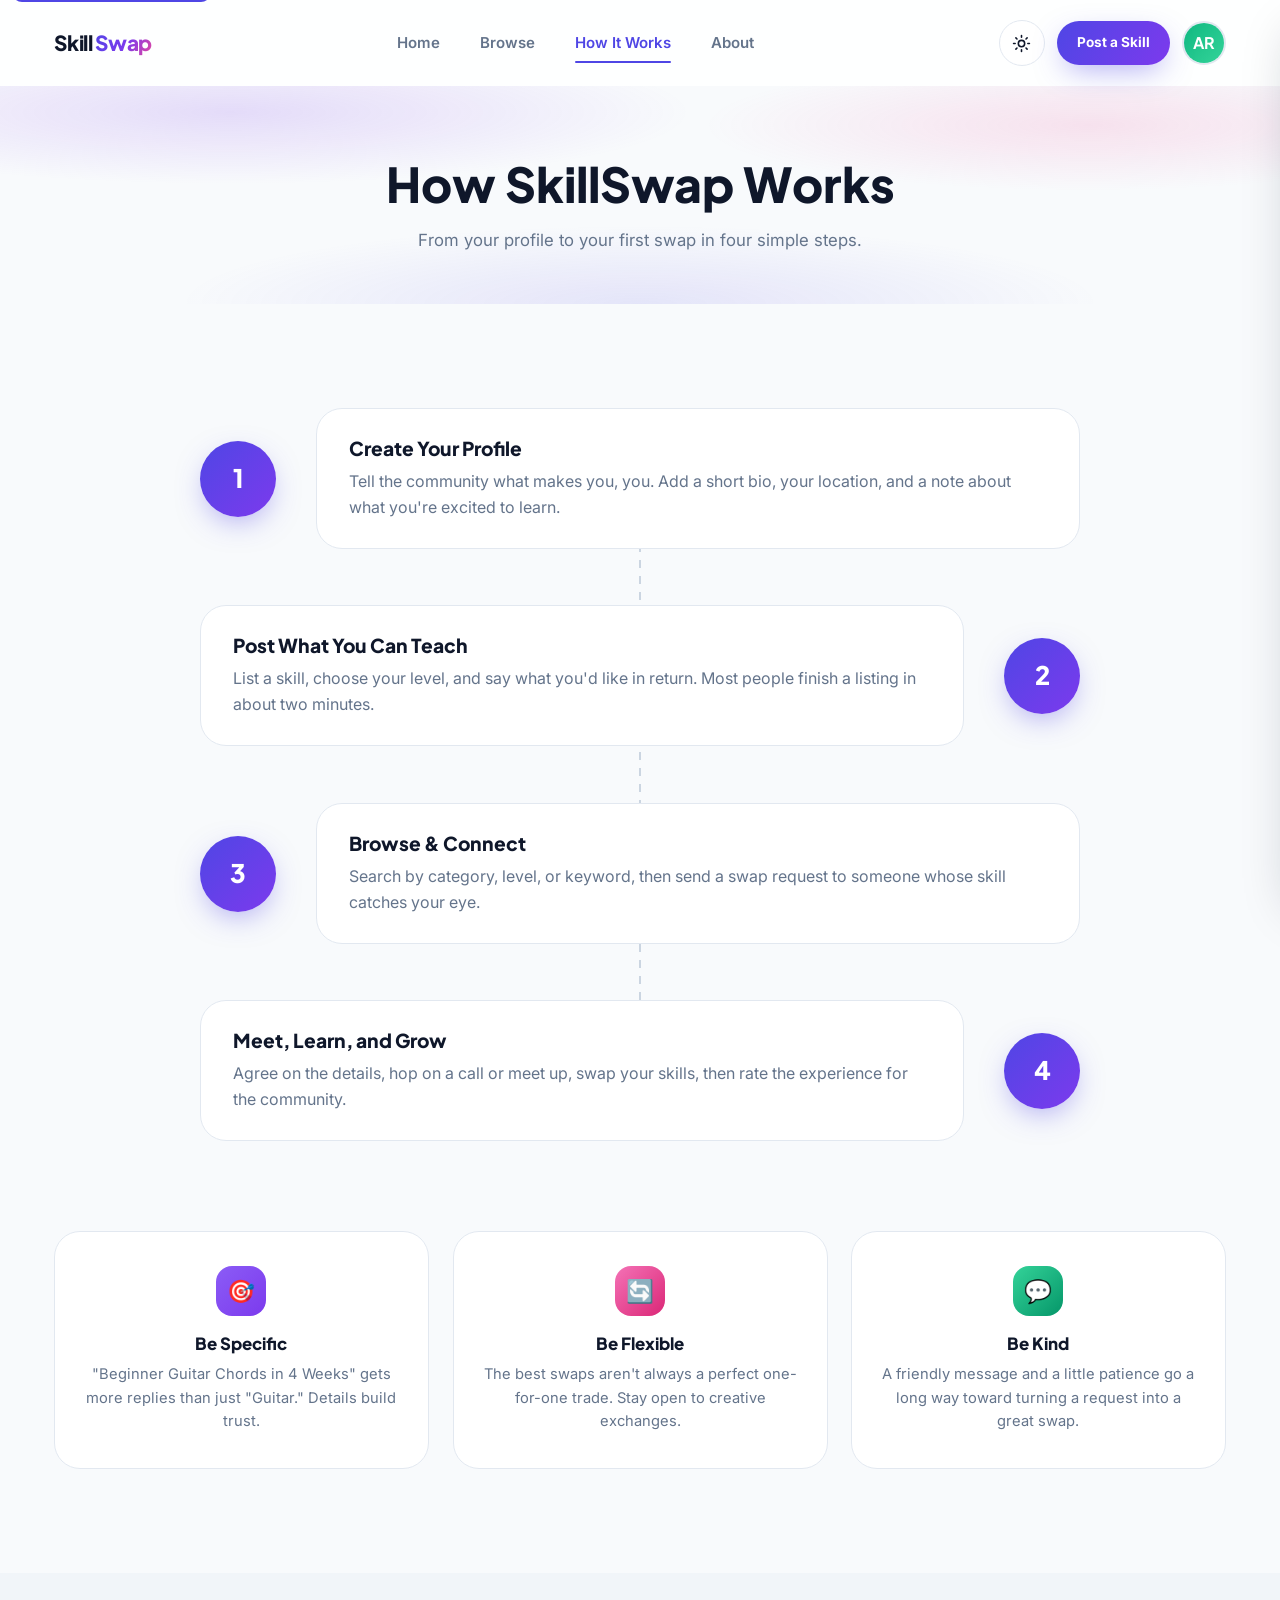
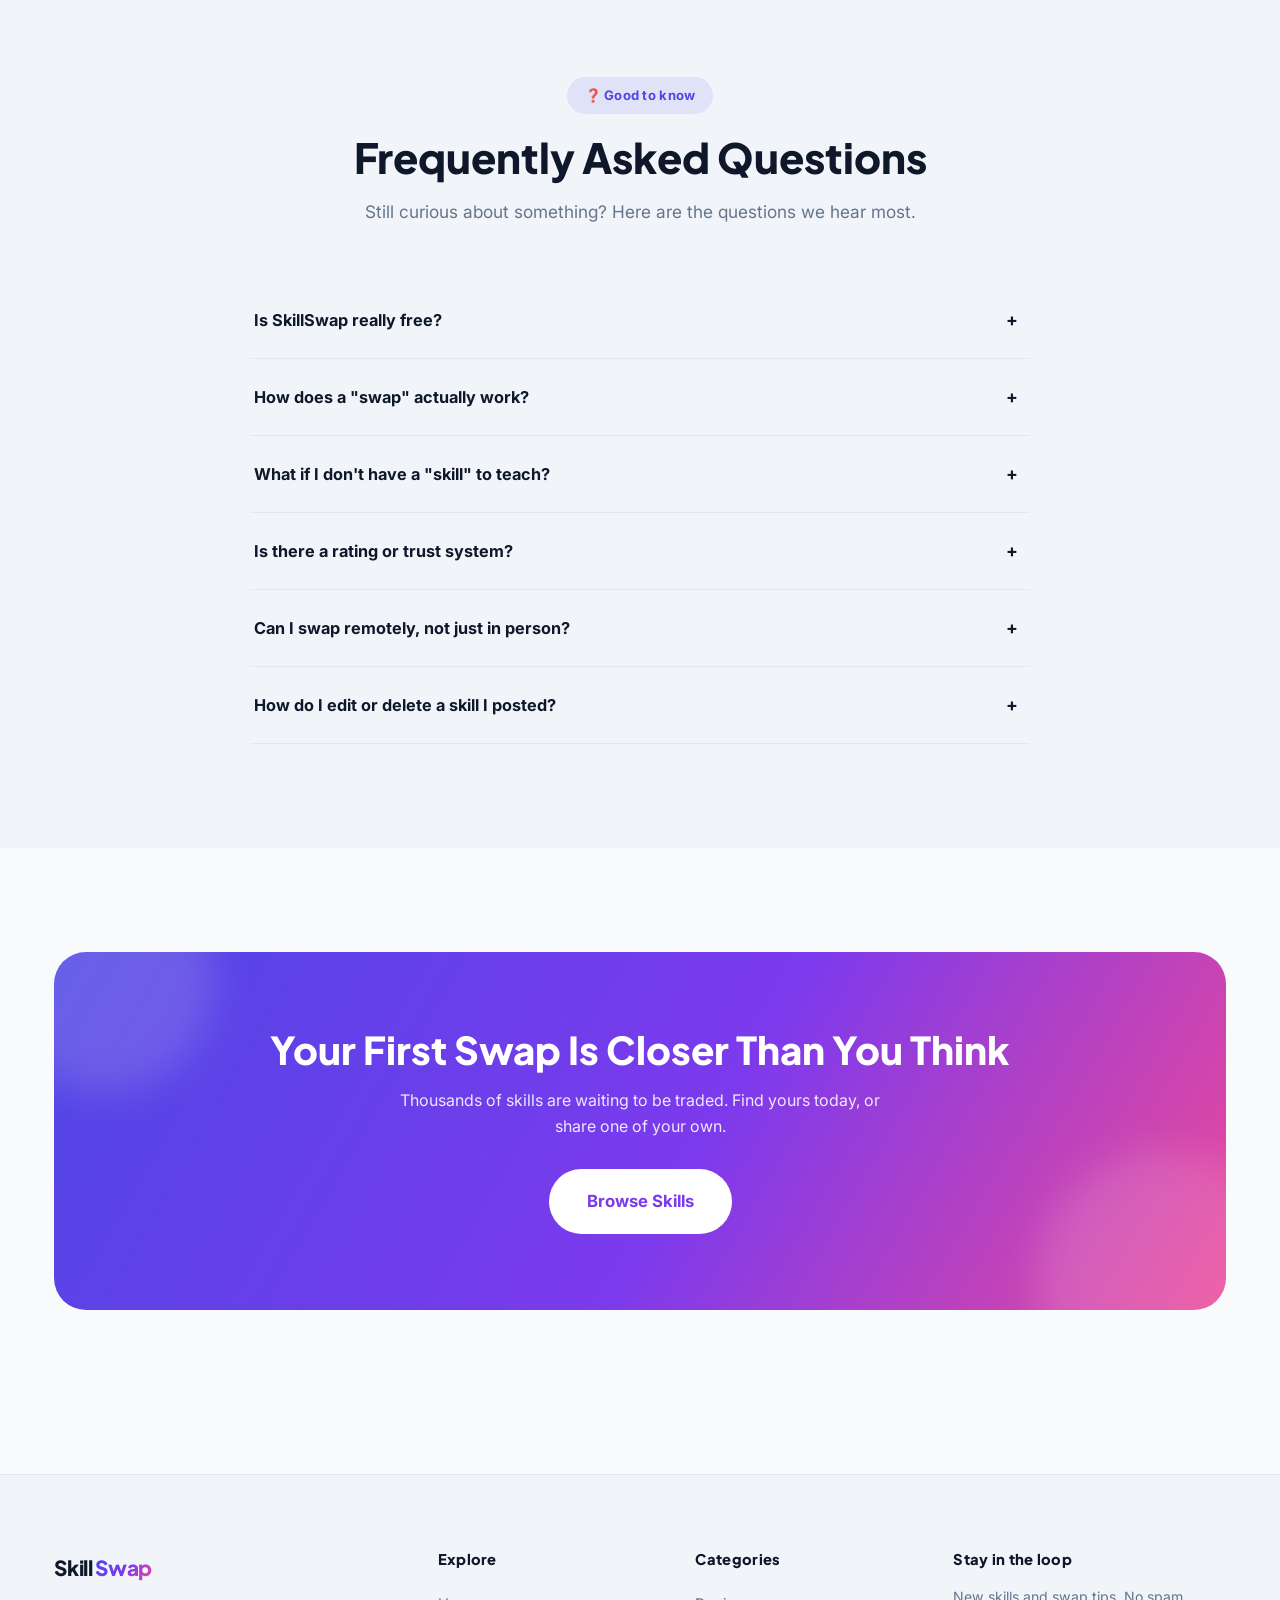
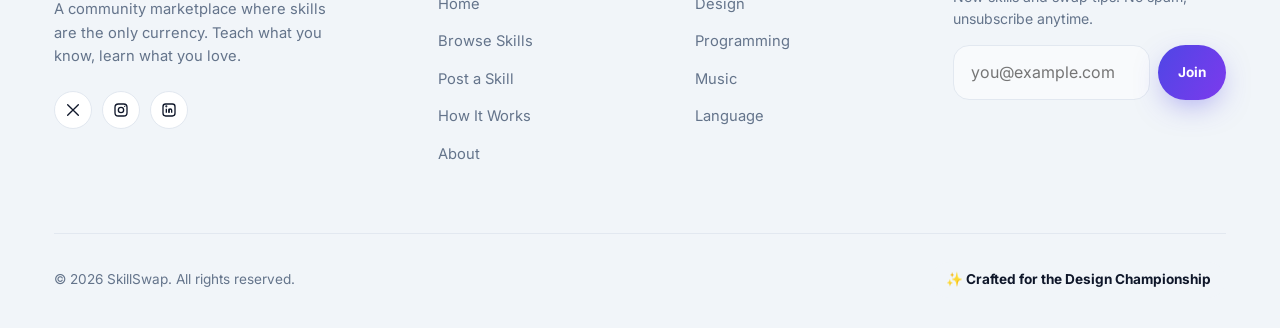
==== commit bf18626f: "Add About page with team credits and mentor, new text-based logo Add About Us page with Our Story pa" ====
--- a/how-it-works.html
+++ b/how-it-works.html
@@ -14,11 +14,12 @@
 
   <header class="site-header">
     <div class="container header-inner">
-      <a href="index.html" class="logo"><span class="logo-mark">🔄</span> SkillSwap</a>
+      <a href="index.html" class="logo logo-text"><span class="logo-skill">Skill</span><span class="logo-swap">Swap</span></a>
       <nav class="nav-links" aria-label="Primary">
         <a href="index.html" class="nav-link">Home</a>
         <a href="browse.html" class="nav-link">Browse</a>
         <a href="how-it-works.html" class="nav-link">How It Works</a>
+        <a href="about.html" class="nav-link">About</a>
       </nav>
       <div class="header-actions">
         <button type="button" class="btn-icon theme-toggle" aria-label="Toggle dark mode" aria-pressed="false">
@@ -38,6 +39,7 @@
     <a href="post-skill.html" class="mobile-link">Post a Skill</a>
     <a href="how-it-works.html" class="mobile-link">How It Works</a>
     <a href="profile.html" class="mobile-link">Profile</a>
+    <a href="about.html" class="mobile-link">About</a>
     <a href="post-skill.html" class="btn btn-primary btn-block mobile-cta">Post a Skill</a>
   </nav>
 
@@ -171,7 +173,7 @@
     <div class="container">
       <div class="footer-grid">
         <div class="footer-brand">
-          <a href="index.html" class="logo"><span class="logo-mark">🔄</span> SkillSwap</a>
+          <a href="index.html" class="logo logo-text"><span class="logo-skill">Skill</span><span class="logo-swap">Swap</span></a>
           <p>A community marketplace where skills are the only currency. Teach what you know, learn what you love.</p>
           <div class="footer-social">
             <a href="#" class="btn-icon btn-sm" aria-label="Twitter"><svg width="16" height="16" viewBox="0 0 24 24" fill="none" stroke="currentColor" stroke-width="2" stroke-linecap="round"><path d="M4 4l16 16M20 4L4 20"/></svg></a>
@@ -186,6 +188,7 @@
             <li><a href="browse.html">Browse Skills</a></li>
             <li><a href="post-skill.html">Post a Skill</a></li>
             <li><a href="how-it-works.html">How It Works</a></li>
+            <li><a href="about.html">About</a></li>
           </ul>
         </div>
         <div class="footer-col">
--- a/css/styles.css
+++ b/css/styles.css
@@ -604,6 +604,62 @@
 }
 
 /* -----------------------------
+   21b. Text logo & Team/About page
+------------------------------*/
+.logo-text{gap:2px;letter-spacing:-.01em}
+.logo-skill{color:var(--text)}
+.logo-swap{
+  background:linear-gradient(120deg,var(--primary),var(--primary-2) 55%,var(--primary-3));
+  -webkit-background-clip:text;background-clip:text;color:transparent;
+}
+
+.story-panel{
+  max-width:760px;margin:0 auto 64px;padding:40px 44px;border-radius:var(--radius-lg);
+  background:var(--surface);border:1.5px solid var(--border);box-shadow:var(--shadow-md);
+}
+.story-panel h2{font-size:clamp(1.5rem,2.6vw,2rem);margin-bottom:18px}
+.story-panel p{color:var(--text-muted);font-size:1.05rem;line-height:1.75}
+.story-panel strong{color:var(--text)}
+
+.team-name-banner{
+  text-align:center;margin:0 auto 44px;
+}
+.team-name-banner .eyebrow{margin-bottom:14px}
+.team-name-banner h2{font-size:clamp(2rem,4.4vw,3.2rem);margin-bottom:0}
+.team-name-banner .team-tag{
+  display:inline-block;margin-top:10px;font-family:var(--font-heading);font-weight:700;
+  font-size:1.1rem;background:linear-gradient(120deg,var(--primary),var(--primary-2) 55%,var(--primary-3));
+  -webkit-background-clip:text;background-clip:text;color:transparent;
+}
+
+.team-grid{
+  display:grid;grid-template-columns:repeat(auto-fit,minmax(160px,1fr));gap:22px;max-width:920px;margin:0 auto 56px;
+}
+.team-card{
+  text-align:center;padding:32px 18px;border-radius:var(--radius-lg);border:1.5px solid var(--border);
+  background:var(--surface);transition:transform .3s var(--ease),box-shadow .3s var(--ease);
+}
+.team-card:hover{transform:translateY(-6px);box-shadow:var(--shadow-md)}
+.team-card .avatar{margin:0 auto 16px}
+.team-card h3{font-size:1.05rem;margin-bottom:4px}
+.team-card span{color:var(--text-muted);font-size:.85rem}
+
+.mentor-card{
+  max-width:560px;margin:0 auto;display:flex;align-items:center;gap:22px;padding:28px 32px;
+  border-radius:var(--radius-lg);background:linear-gradient(160deg,rgba(var(--primary-rgb),.1),rgba(236,72,153,.08));
+  box-shadow:var(--shadow-md);
+}
+.mentor-card .avatar{flex-shrink:0}
+.mentor-card h3{font-size:1.1rem;margin-bottom:2px}
+.mentor-card .mentor-role{color:var(--primary);font-weight:700;font-size:.82rem;letter-spacing:.02em;text-transform:uppercase;display:block;margin-bottom:6px}
+.mentor-card p{color:var(--text-muted);font-size:.92rem}
+
+@media (max-width:520px){
+  .story-panel{padding:28px 24px}
+  .mentor-card{flex-direction:column;text-align:center;padding:28px 22px}
+}
+
+/* -----------------------------
    22. Reduced motion
 ------------------------------*/
 @media (prefers-reduced-motion:reduce){
